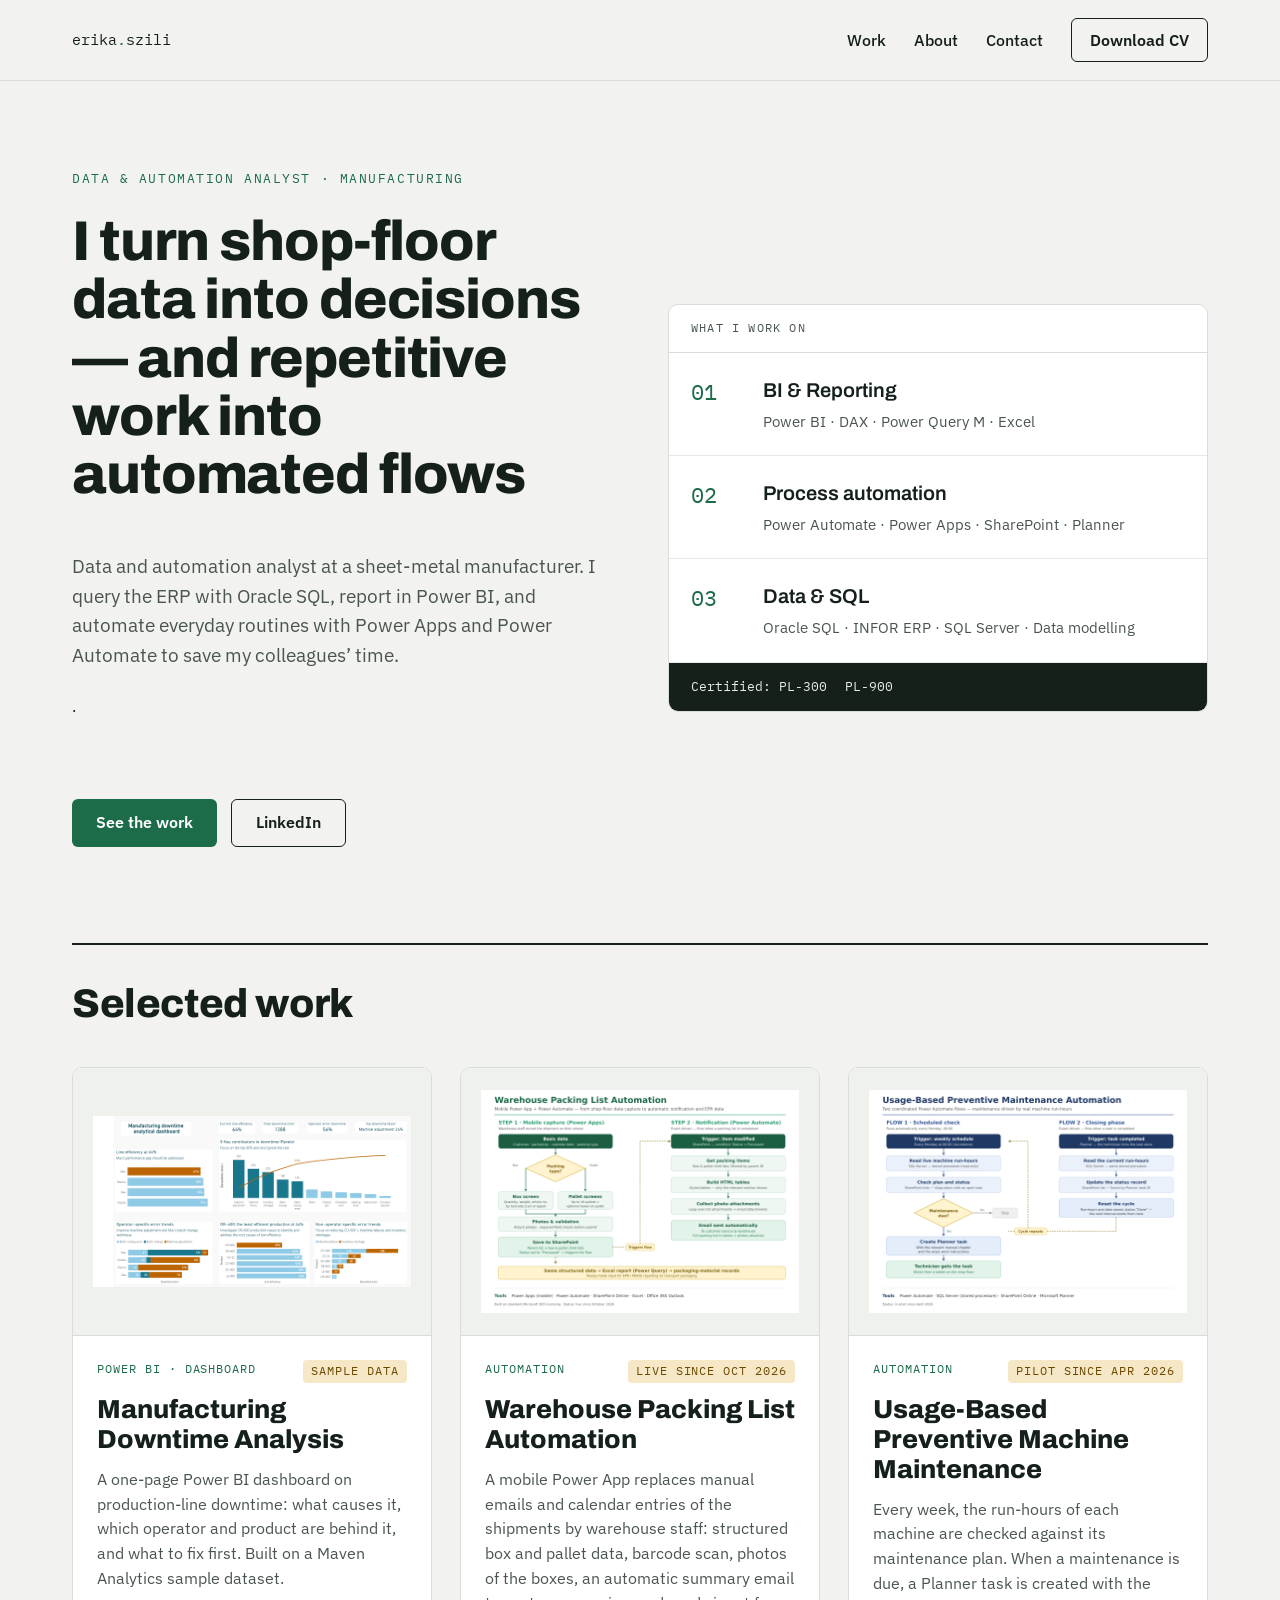
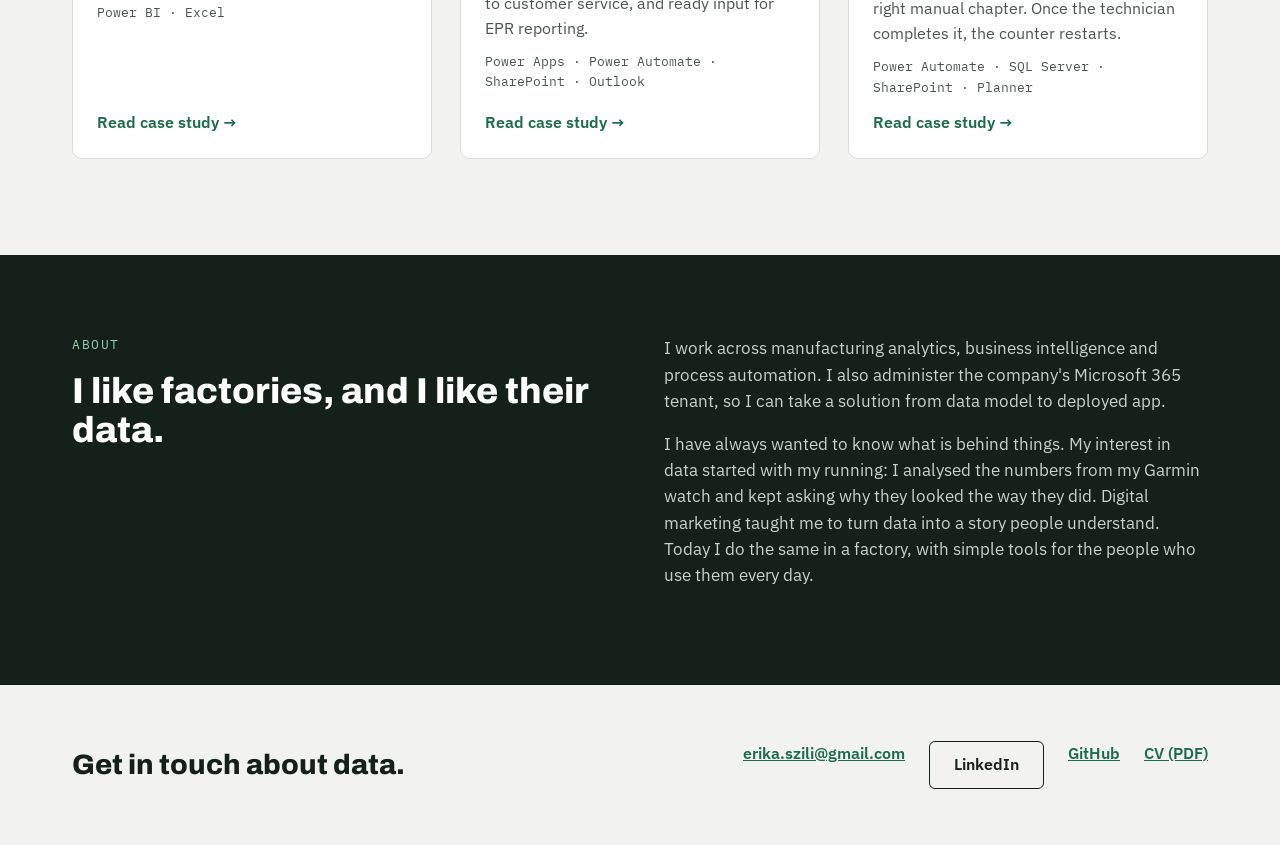
==== index.html @ 25037154 "Update index.html" ====
<!doctype html>
<html lang="en">
<head>
<meta charset="utf-8">
<meta name="viewport" content="width=device-width, initial-scale=1">
<title>Erika Szili – Data &amp; Automation Analyst</title>
<meta name="description" content="Data & Automation Analyst in manufacturing: Oracle SQL, Power BI, Power Apps and Power Automate, end to end.">
<link rel="preconnect" href="https://fonts.googleapis.com">
<link rel="preconnect" href="https://fonts.gstatic.com" crossorigin>
<link href="https://fonts.googleapis.com/css2?family=Archivo:wght@600;800&family=IBM+Plex+Mono:wght@500&family=IBM+Plex+Sans:wght@400;500;600&display=swap" rel="stylesheet">
<link rel="stylesheet" href="style.css">
</head>
<body>

<header class="top">
<div class="wrap">
<a href="#top" class="logo">erika<span>.</span>szili</a>
<nav aria-label="Main">
<a href="#work">Work</a>
<a href="#about">About</a>
<a href="#contact">Contact</a>
<a class="btn btn-ghost" style="min-height:44px;padding:0 18px" href="Erika_Szili_CV.pdf" target="_blank" >Download CV</a>
</nav>
</div>
</header>

<main id="top">
<div class="wrap">
<section class="hero">
<div class="stack">
<div class="eyebrow">Data &amp; Automation Analyst · Manufacturing</div>
<h1>I turn shop-floor data into decisions — and repetitive work into automated flows</h1>
<p class="lead"><p class="lead">Data and automation analyst at a sheet-metal manufacturer. I query the ERP with Oracle SQL, report in Power BI, and automate everyday routines with Power Apps and Power Automate to save my colleagues’ time.</p>.</p>
<div class="row">
<a class="btn btn-primary" href="#work">See the work</a>
<a class="btn btn-ghost" href="https://www.linkedin.com/in/erikaszili/" target="_blank" rel="noopener">LinkedIn</a>
</div>
</div>

<div class="panel">
<div class="panel-head">What I work on</div>
<div class="skill"><div class="n">01</div><div><h3>BI &amp; Reporting</h3><p>Power BI · DAX · Power Query M · Excel</p></div></div>
<div class="skill"><div class="n">02</div><div><h3>Process automation</h3><p>Power Automate · Power Apps · SharePoint · Planner</p></div></div>
<div class="skill"><div class="n">03</div><div><h3>Data & SQL</h3><p>Oracle SQL · INFOR ERP · SQL Server · Data modelling</p></div></div>
<div class="certs"><span>Certified: PL-300</span><span>PL-900</span></div>
</div>
</section>
</div>

<div class="wrap">
<section class="work" id="work">
<div class="work-head"><h2>Selected work</h2></div>
<div class="cards">

<a class="card" href="manufacturing-downtime.html">
<div class="thumb"><img src="assets/downtime-dashboard.png" alt="Power BI dashboard on production line downtime"></div>
<div class="body">
<div class="meta"><span class="cat">Power BI · Dashboard</span><span class="tag">Sample data</span></div>
<h3>Manufacturing Downtime Analysis</h3>
<p>A one-page Power BI dashboard on production-line downtime: what causes it, which operator and product are behind it, and what to fix first. Built on a Maven Analytics sample dataset.</p>
<div class="stackline">Power BI · Excel</div>
<div class="cta">Read case study →</div>
</div>
</a>

<a class="card" href="packing-list.html">
<div class="thumb"><img src="assets/packing-list-flow.png" alt="Flow diagram of the warehouse packing list automation"></div>
<div class="body">
<div class="meta"><span class="cat">Automation</span><span class="tag">Live since Oct 2026</span></div>
<h3>Warehouse Packing List Automation</h3>
<p>A mobile Power App replaces manual emails and calendar entries of the shipments by warehouse staff: structured box and pallet data, barcode scan, photos of the boxes, an automatic summary email to customer service, and ready input for EPR reporting.</p>
<div class="stackline">Power Apps · Power Automate · SharePoint · Outlook</div>
<div class="cta">Read case study →</div>
</div>
</a>

<a class="card" href="maintenance.html">
<div class="thumb"><img src="assets/maintenance-flow.png" alt="Flow diagram of the usage-based preventive machine maintenance automation"></div>
<div class="body">
<div class="meta"><span class="cat">Automation</span><span class="tag">Pilot since Apr 2026</span></div>
<h3>Usage-Based Preventive Machine Maintenance</h3>
<p>Every week, the run-hours of each machine are checked against its maintenance plan. When a maintenance is due, a Planner task is created with the right manual chapter. Once the technician completes it, the counter restarts.</p>
<div class="stackline">Power Automate · SQL Server · SharePoint · Planner</div>
<div class="cta">Read case study →</div>
</div>
</a>

</div>
</section>
</div>

<section class="about" id="about">
<div class="wrap">
<div>
<div class="eyebrow">About</div>
<h2>I like factories, and I like their data.</h2>
</div>
<div>
<p>I work across manufacturing analytics, business intelligence and process automation. I also administer the company's Microsoft 365 tenant, so I can take a solution from data model to deployed app.</p>
<p>I have always wanted to know what is behind things. My interest in data started with my running: I analysed the numbers from my Garmin watch and kept asking why they looked the way they did. Digital marketing taught me to turn data into a story people understand. Today I do the same in a factory, with simple tools for the people who use them every day.</p>
</div>
</div>
</section>
</main>

<footer class="contact" id="contact">
<div class="wrap">
<div class="big">Get in touch about data.</div>
<div class="links">
<a href="mailto:erika.szili@gmail.com">erika.szili@gmail.com</a>
<a class="btn btn-ghost" href="https://www.linkedin.com/in/erikaszili/" target="_blank" rel="noopener">LinkedIn</a>
<a href="https://github.com/erikasz">GitHub</a>
<a href="Erika_Szili_CV.pdf" target="_blank" rel="noopener">CV (PDF)</a>
</div>
</footer>

</body>
</html>
---- style.css ----
:root{--accent:#1C6B49;--accent-dark:#124A32;--ink:#15201B;--muted:#4A5550;--bg:#F2F3F0;--line:#D9DDD8;--card:#FFFFFF}
*{box-sizing:border-box}
body{margin:0;background:var(--bg);color:var(--ink);font-family:'IBM Plex Sans','Segoe UI',sans-serif;font-size:16px;line-height:1.55}
a{color:var(--accent)}a:hover{color:var(--accent-dark)}
img{max-width:100%}
.wrap{max-width:1200px;margin:0 auto;padding:0 32px}
.mono{font-family:'IBM Plex Mono',monospace}
.eyebrow{font-family:'IBM Plex Mono',monospace;font-size:13px;letter-spacing:.12em;text-transform:uppercase;color:var(--accent)}
h1,h2,h3{font-family:'Archivo','Arial Narrow',sans-serif;margin:0}
header.top{border-bottom:1px solid var(--line)}
header.top .wrap{padding-top:18px;padding-bottom:18px;display:flex;align-items:center;justify-content:space-between;gap:24px;flex-wrap:wrap}
.logo{font-family:'IBM Plex Mono',monospace;font-size:15px;color:var(--ink);text-decoration:none}
.logo span{color:var(--accent)}
nav{display:flex;align-items:center;gap:28px;flex-wrap:wrap}
nav a{color:var(--ink);text-decoration:none;font-weight:500;display:inline-flex;align-items:center;min-height:44px}
.btn{display:inline-flex;align-items:center;min-height:48px;padding:0 24px;border-radius:6px;font-weight:600;text-decoration:none}
.btn-primary{background:var(--accent);color:#fff}.btn-primary:hover{background:var(--accent-dark);color:#fff}
.btn-ghost{border:1.5px solid var(--ink);color:var(--ink)}
.hero{padding:88px 0 72px;display:grid;grid-template-columns:repeat(auto-fit,minmax(min(340px,100%),1fr));gap:56px;align-items:center}
.hero h1{font-weight:800;font-size:clamp(36px,5vw,56px);line-height:1.04;letter-spacing:-.02em}
.hero p.lead{font-size:19px;color:var(--muted);max-width:560px;margin:0}
.stack{display:flex;flex-direction:column;gap:24px}
.row{display:flex;gap:14px;flex-wrap:wrap}
.panel{background:var(--card);border:1px solid var(--line);border-radius:10px;overflow:hidden}
.panel-head{padding:14px 22px;border-bottom:1px solid var(--line);font-family:'IBM Plex Mono',monospace;font-size:12px;letter-spacing:.1em;text-transform:uppercase;color:var(--muted)}
.skill{display:grid;grid-template-columns:56px 1fr;gap:16px;padding:22px;border-bottom:1px solid #E6E9E5}
.skill:last-of-type{border-bottom:0}
.skill .n{font-family:'IBM Plex Mono',monospace;font-size:22px;color:var(--accent)}
.skill h3{font-weight:600;font-size:20px}
.skill p{margin:4px 0 0;color:var(--muted);font-size:15px}
.certs{padding:14px 22px;background:var(--ink);color:#E8ECE8;display:flex;gap:18px;flex-wrap:wrap;font-family:'IBM Plex Mono',monospace;font-size:13px}
section.work{padding:24px 0 96px}
.work-head{border-top:2px solid var(--ink);padding-top:28px;margin-bottom:32px}
.work-head h2{font-weight:800;font-size:40px;letter-spacing:-.01em}
.cards{display:grid;grid-template-columns:repeat(auto-fit,minmax(min(340px,100%),1fr));gap:28px}
.card{display:flex;flex-direction:column;background:var(--card);border:1px solid var(--line);border-radius:10px;overflow:hidden;color:var(--ink);text-decoration:none}
a.card:hover{border-color:var(--accent)}
.card .thumb{background:#EEF1EC;padding:20px;border-bottom:1px solid var(--line);aspect-ratio:4/3;display:flex;align-items:center;justify-content:center}
.card .thumb img{width:100%;height:100%;object-fit:contain;display:block;border-radius:4px}
.card .body{padding:24px;display:flex;flex-direction:column;gap:12px;flex:1}
.card .meta{display:flex;justify-content:space-between;gap:12px;flex-wrap:wrap;font-family:'IBM Plex Mono',monospace;font-size:12px;letter-spacing:.08em;text-transform:uppercase}
.card .meta .cat{color:var(--accent)}
.tag{color:#6B4A00;background:#F6E7C6;padding:2px 8px;border-radius:4px}
.card h3{font-weight:800;font-size:26px;line-height:1.15}
.card p{margin:0;color:var(--muted)}
.card .stackline{font-family:'IBM Plex Mono',monospace;font-size:13px;color:var(--muted)}
.card .cta{font-weight:600;color:var(--accent)}
.card .soon{font-weight:600;color:var(--muted)}
.about{background:var(--ink);color:#E8ECE8}
.about .wrap{padding-top:80px;padding-bottom:80px;display:grid;grid-template-columns:repeat(auto-fit,minmax(min(320px,100%),1fr));gap:48px}
.about .eyebrow{color:#8FD3AE}
.about h2{font-weight:800;font-size:36px;line-height:1.1;color:#fff;margin-top:16px}
.about p{margin:0 0 16px;font-size:17px;color:#C9D1CC}
footer.contact .wrap{padding-top:56px;padding-bottom:56px;display:flex;justify-content:space-between;align-items:center;gap:24px;flex-wrap:wrap}
footer.contact .big{font-family:'Archivo',sans-serif;font-weight:800;font-size:28px}
footer.contact .links{display:flex;gap:24px;flex-wrap:wrap;font-weight:600}
/* case study */
.cs-hero{padding:72px 0 40px;display:flex;flex-direction:column;gap:22px}
.cs-hero h1{font-weight:800;font-size:clamp(36px,5vw,60px);line-height:1.03;letter-spacing:-.02em;max-width:900px}
.cs-hero p.lead{font-size:20px;color:var(--muted);max-width:760px;margin:0}
.facts{display:grid;grid-template-columns:repeat(auto-fit,minmax(200px,1fr));margin-top:16px;border-top:1px solid #C5CBC5;border-bottom:1px solid #C5CBC5}
.facts div{padding:18px 20px 18px 0}
.facts .k{font-family:'IBM Plex Mono',monospace;font-size:12px;letter-spacing:.1em;text-transform:uppercase;color:var(--muted)}
.facts .v{font-weight:600}
.two{padding:32px 0 56px;display:grid;grid-template-columns:repeat(auto-fit,minmax(min(320px,100%),1fr));gap:48px}
.two p{margin:0 0 12px}
.two p.big{font-size:18px}
h2.label{font-family:'IBM Plex Mono',monospace;font-weight:500;font-size:14px;letter-spacing:.12em;text-transform:uppercase;color:var(--accent);margin-bottom:12px}
figure.diagram{margin:0 0 72px;background:#fff;border:1px solid var(--line);border-radius:10px;padding:28px}
figure.diagram img{width:100%;display:block}
figure.diagram figcaption{margin-top:14px;font-family:'IBM Plex Mono',monospace;font-size:13px;color:var(--muted)}
.screens{background:#E6EAE5;border-top:1px solid var(--line);border-bottom:1px solid var(--line)}
.screens .wrap{padding-top:72px;padding-bottom:72px}
.screens .big{font-family:'Archivo',sans-serif;font-weight:800;font-size:34px;line-height:1.12;margin:0 0 24px;max-width:700px}
.grid4{display:grid;grid-template-columns:repeat(auto-fit,minmax(220px,1fr));gap:14px}
.grid4 div{background:#fff;border:1px solid var(--line);border-radius:8px;padding:16px}
.grid4 b{display:block}
.grid4 span{font-size:14px;color:var(--muted)}
.results{padding:72px 0}
.stats{display:grid;grid-template-columns:repeat(auto-fit,minmax(240px,1fr));gap:20px}
.stat{background:#fff;border:1px solid var(--line);border-radius:10px;padding:28px}
.stat .num{font-family:'Archivo',sans-serif;font-weight:800;font-size:48px;line-height:1;color:var(--accent)}
.stat div:last-child{color:var(--muted);margin-top:8px}
.decisions{padding:0 0 80px;display:grid;grid-template-columns:repeat(auto-fit,minmax(min(320px,100%),1fr));gap:48px}
.decisions .big{font-family:'Archivo',sans-serif;font-weight:800;font-size:30px;line-height:1.15}
.decisions li{list-style:none;padding:16px 0;border-top:1px solid #C5CBC5}
.decisions li:last-child{border-bottom:1px solid #C5CBC5}
.decisions ul{margin:0;padding:0}
.decisions li span{color:var(--muted)}
a.next{display:block;background:var(--ink);color:#fff;text-decoration:none}
a.next .wrap{padding-top:48px;padding-bottom:48px;display:flex;justify-content:space-between;align-items:center;gap:24px;flex-wrap:wrap}
a.next .eyebrow{color:#8FD3AE}
a.next .t{font-family:'Archivo',sans-serif;font-weight:800;font-size:30px}
@media (max-width:600px){.wrap{padding:0 20px}.hero{padding:56px 0 48px}}
.card .cta,.card .soon{margin-top:auto}
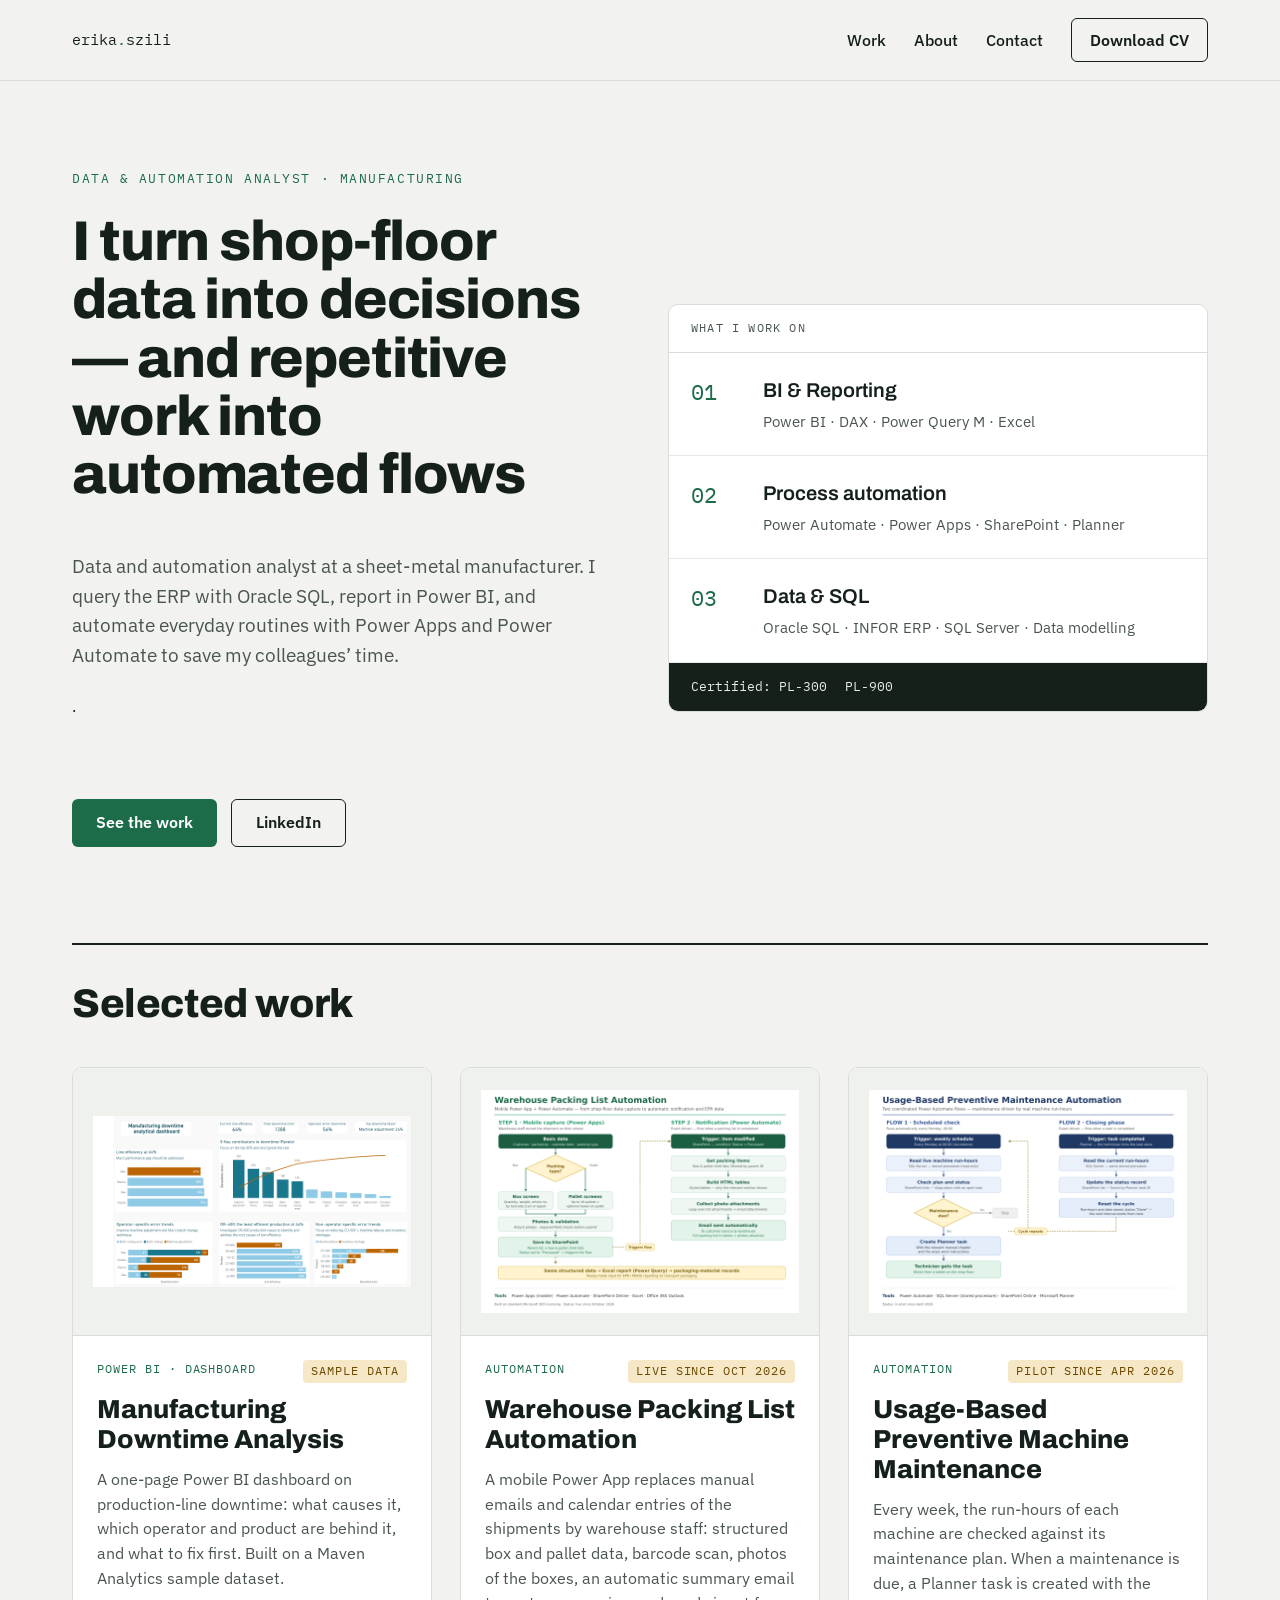
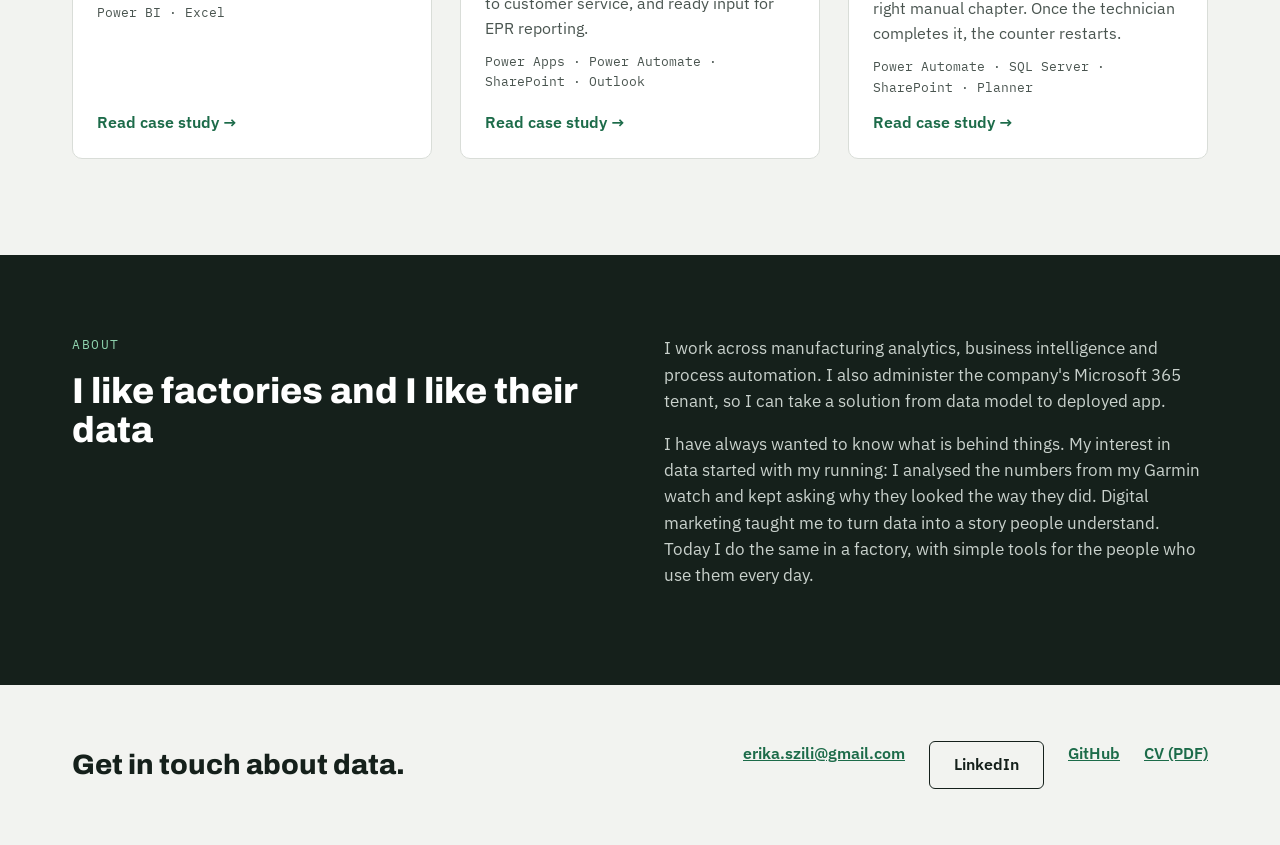
==== commit 9e8583fc: "Fix heading punctuation in About section" ====
--- a/index.html
+++ b/index.html
@@ -93,7 +93,7 @@
 <div class="wrap">
 <div>
 <div class="eyebrow">About</div>
-<h2>I like factories, and I like their data.</h2>
+<h2>I like factories and I like their data</h2>
 </div>
 <div>
 <p>I work across manufacturing analytics, business intelligence and process automation. I also administer the company's Microsoft 365 tenant, so I can take a solution from data model to deployed app.</p>
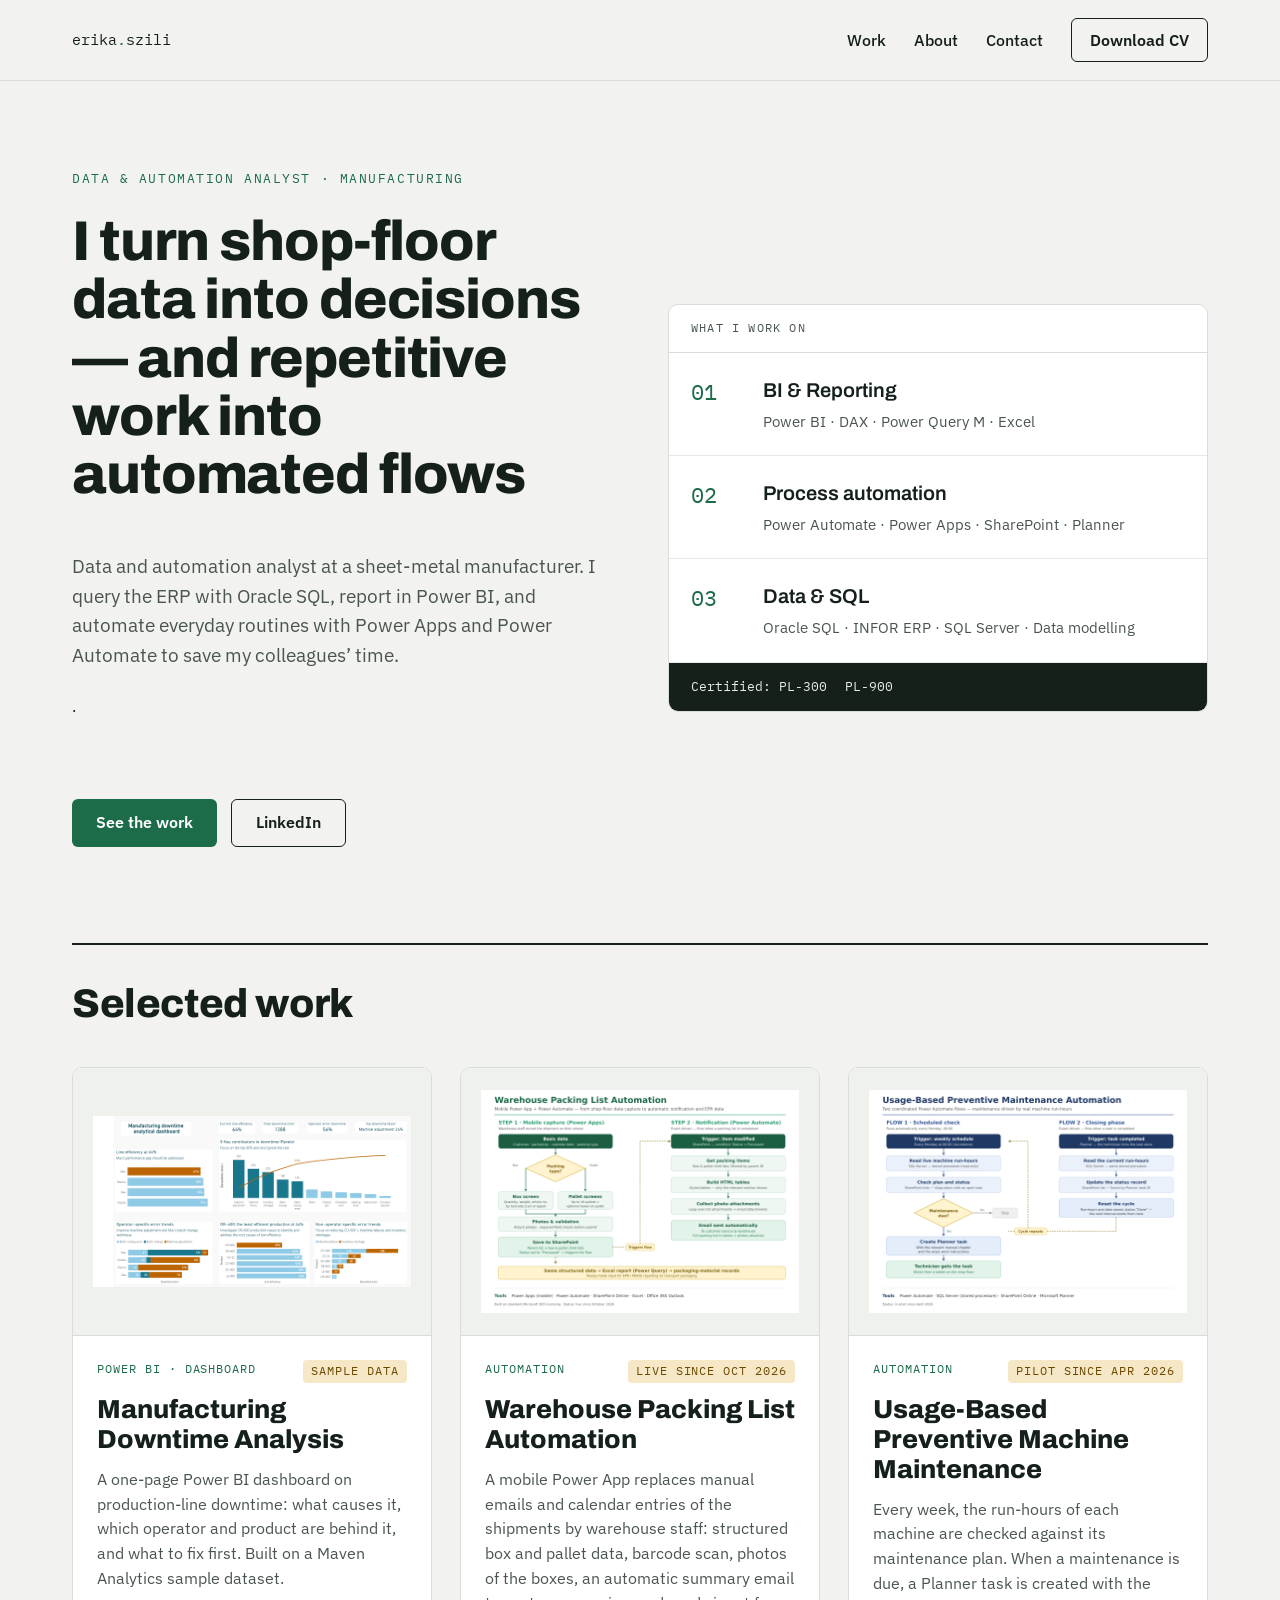
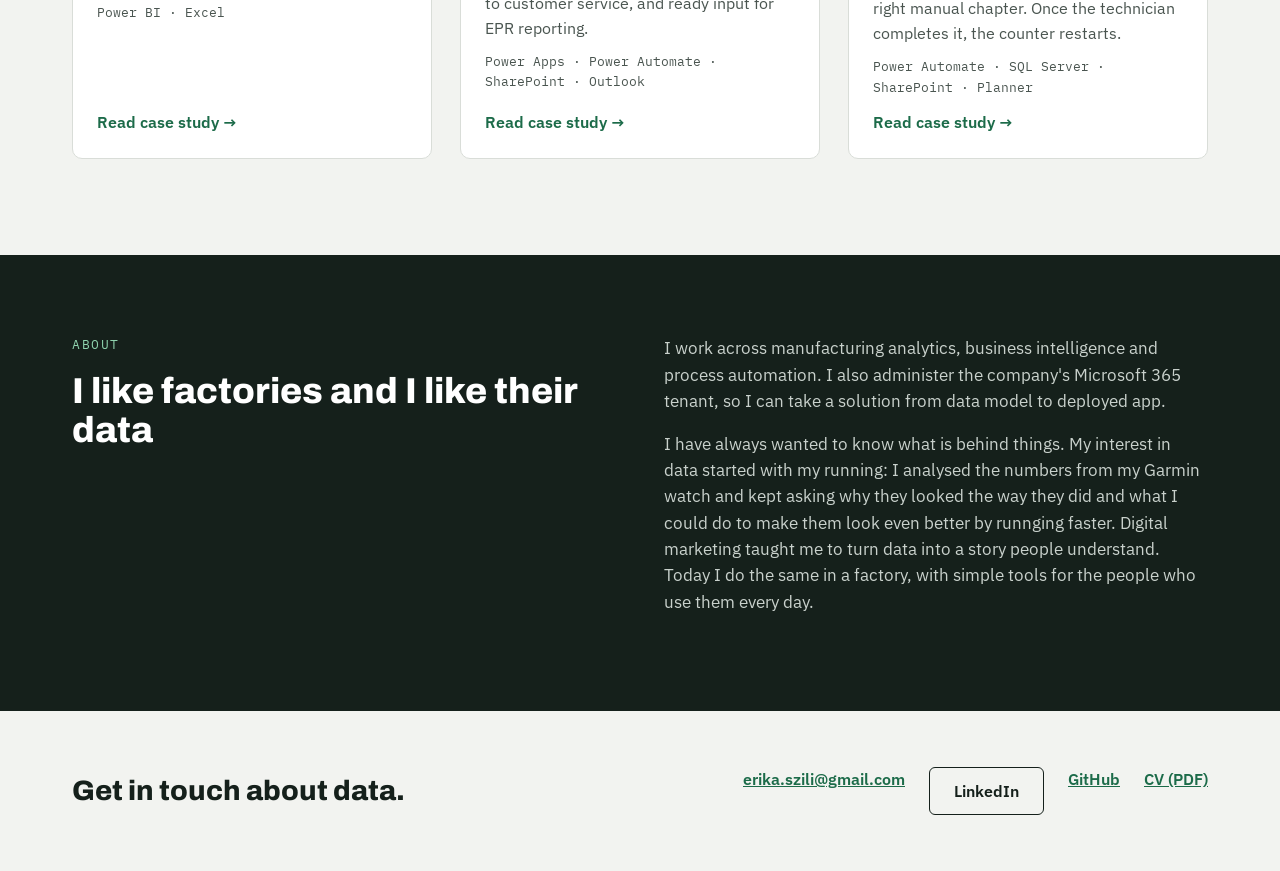
==== commit 015e265e: "Revise paragraph on data analysis and running Updated personal narrative to include insights on impr" ====
--- a/index.html
+++ b/index.html
@@ -97,7 +97,7 @@
 </div>
 <div>
 <p>I work across manufacturing analytics, business intelligence and process automation. I also administer the company's Microsoft 365 tenant, so I can take a solution from data model to deployed app.</p>
-<p>I have always wanted to know what is behind things. My interest in data started with my running: I analysed the numbers from my Garmin watch and kept asking why they looked the way they did. Digital marketing taught me to turn data into a story people understand. Today I do the same in a factory, with simple tools for the people who use them every day.</p>
+<p>I have always wanted to know what is behind things. My interest in data started with my running: I analysed the numbers from my Garmin watch and kept asking why they looked the way they did and what I could do to make them look even better by runnging faster. Digital marketing taught me to turn data into a story people understand. Today I do the same in a factory, with simple tools for the people who use them every day.</p>
 </div>
 </div>
 </section>
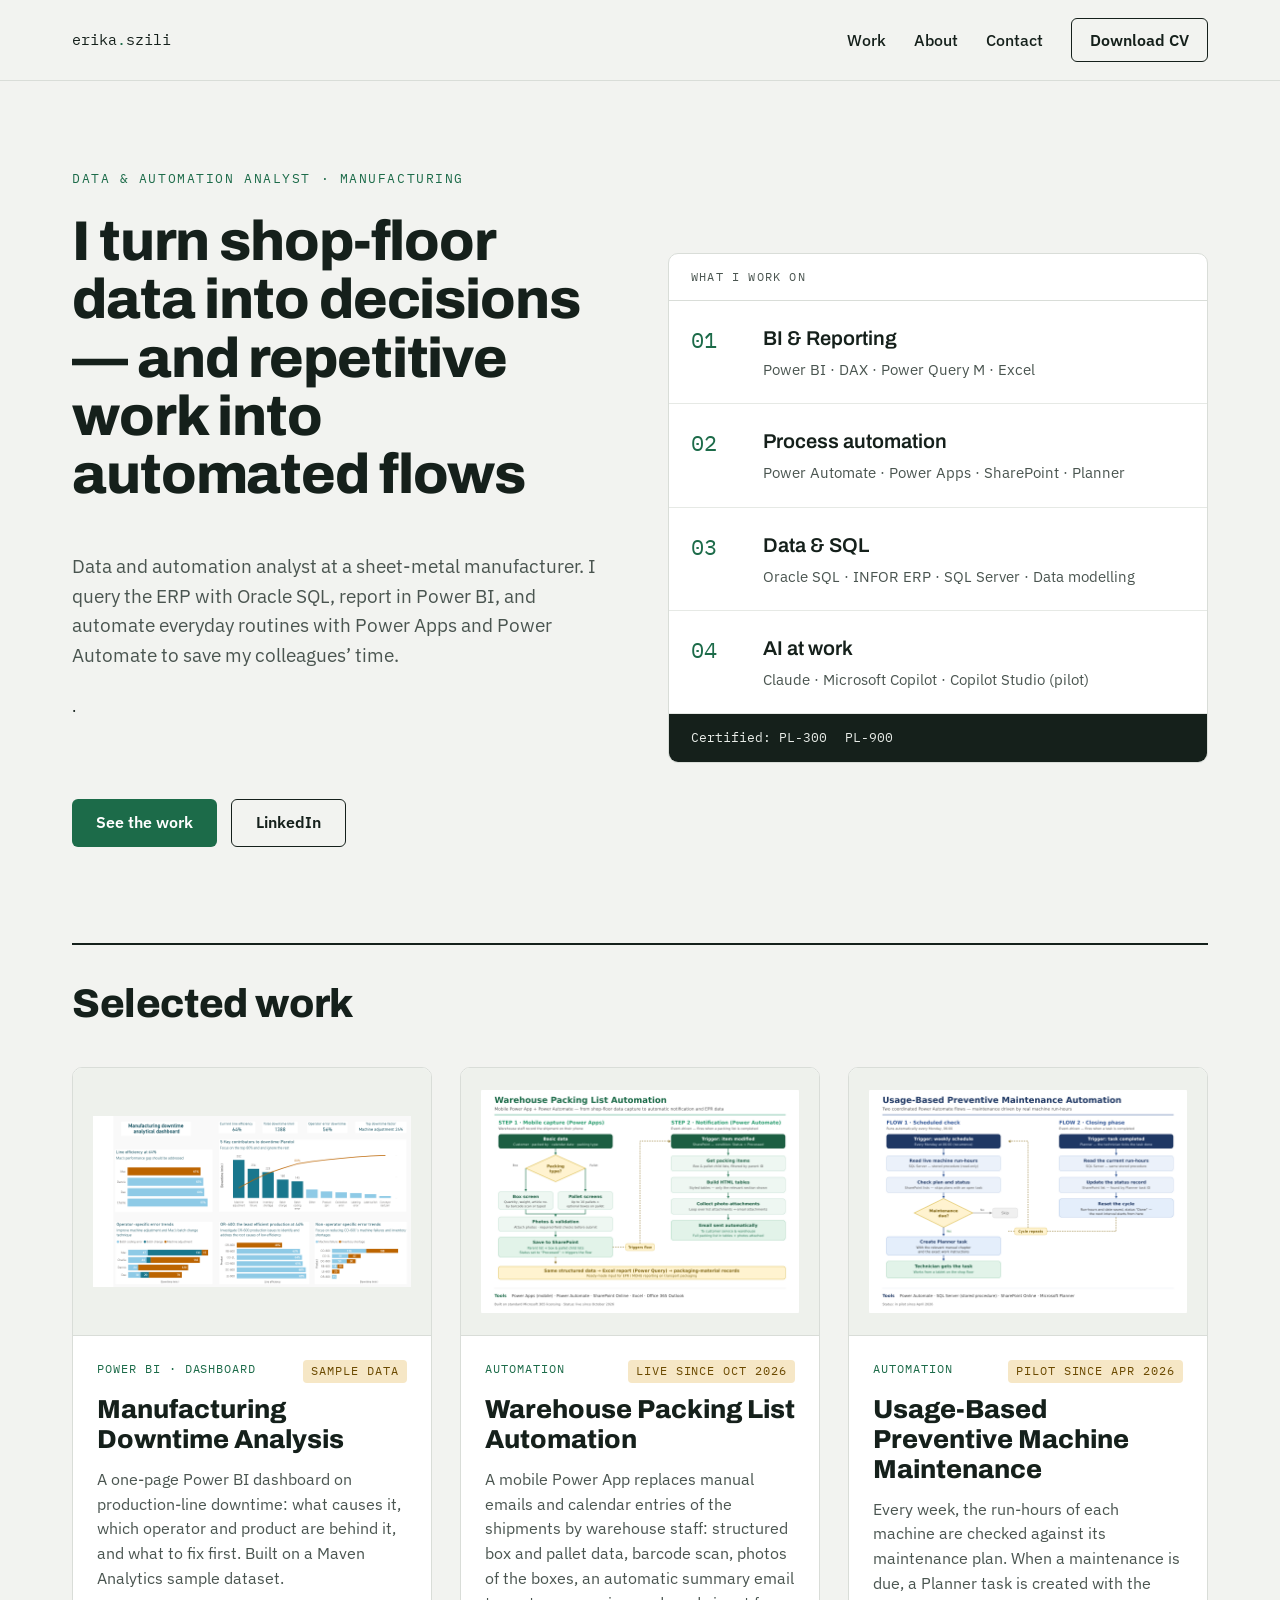
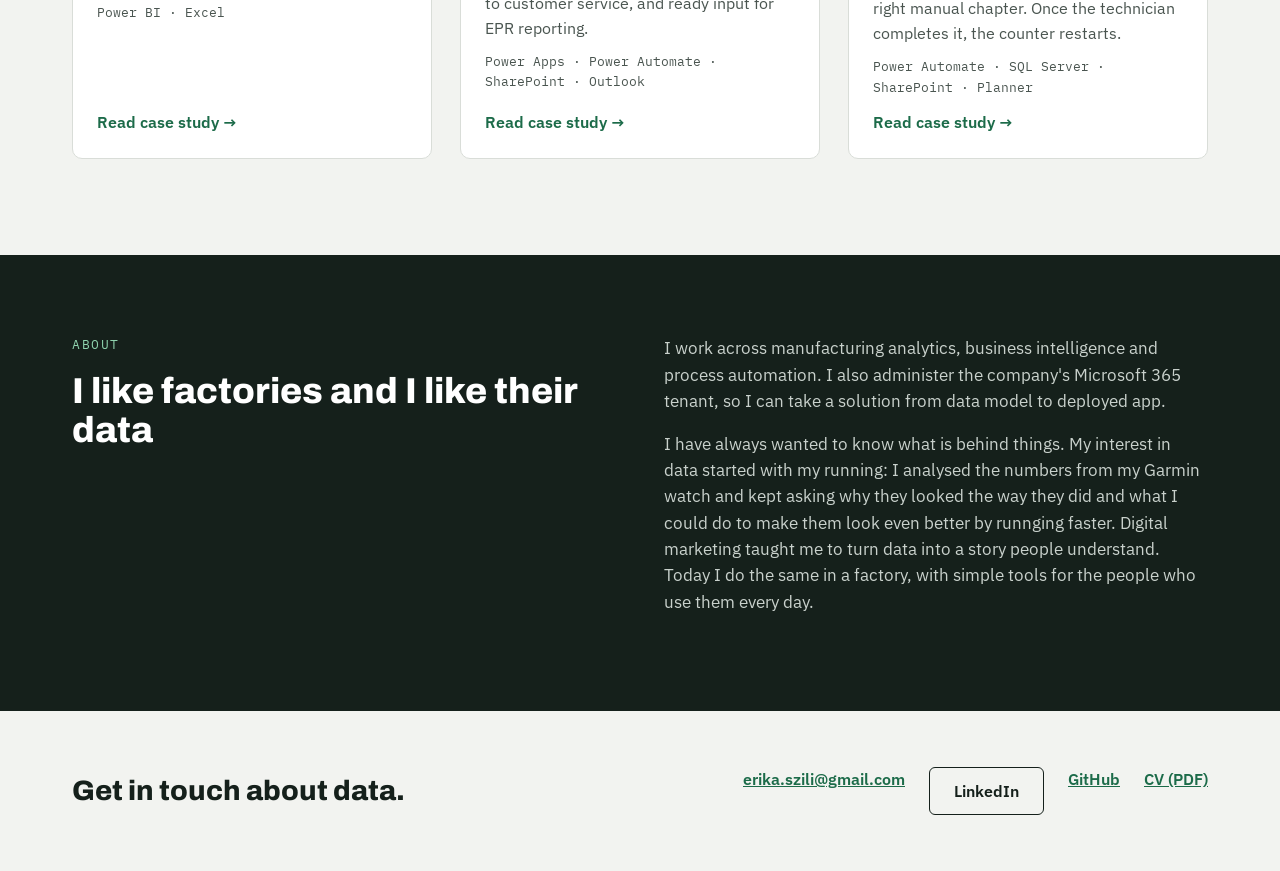
==== commit 991b04ff: "Add AI skills section to index.html" ====
--- a/index.html
+++ b/index.html
@@ -42,6 +42,7 @@
 <div class="skill"><div class="n">01</div><div><h3>BI &amp; Reporting</h3><p>Power BI · DAX · Power Query M · Excel</p></div></div>
 <div class="skill"><div class="n">02</div><div><h3>Process automation</h3><p>Power Automate · Power Apps · SharePoint · Planner</p></div></div>
 <div class="skill"><div class="n">03</div><div><h3>Data & SQL</h3><p>Oracle SQL · INFOR ERP · SQL Server · Data modelling</p></div></div>
+  <div class="skill"><div class="n">04</div><div><h3>AI at work</h3><p>Claude · Microsoft Copilot · Copilot Studio (pilot)</p></div></div>
 <div class="certs"><span>Certified: PL-300</span><span>PL-900</span></div>
 </div>
 </section>
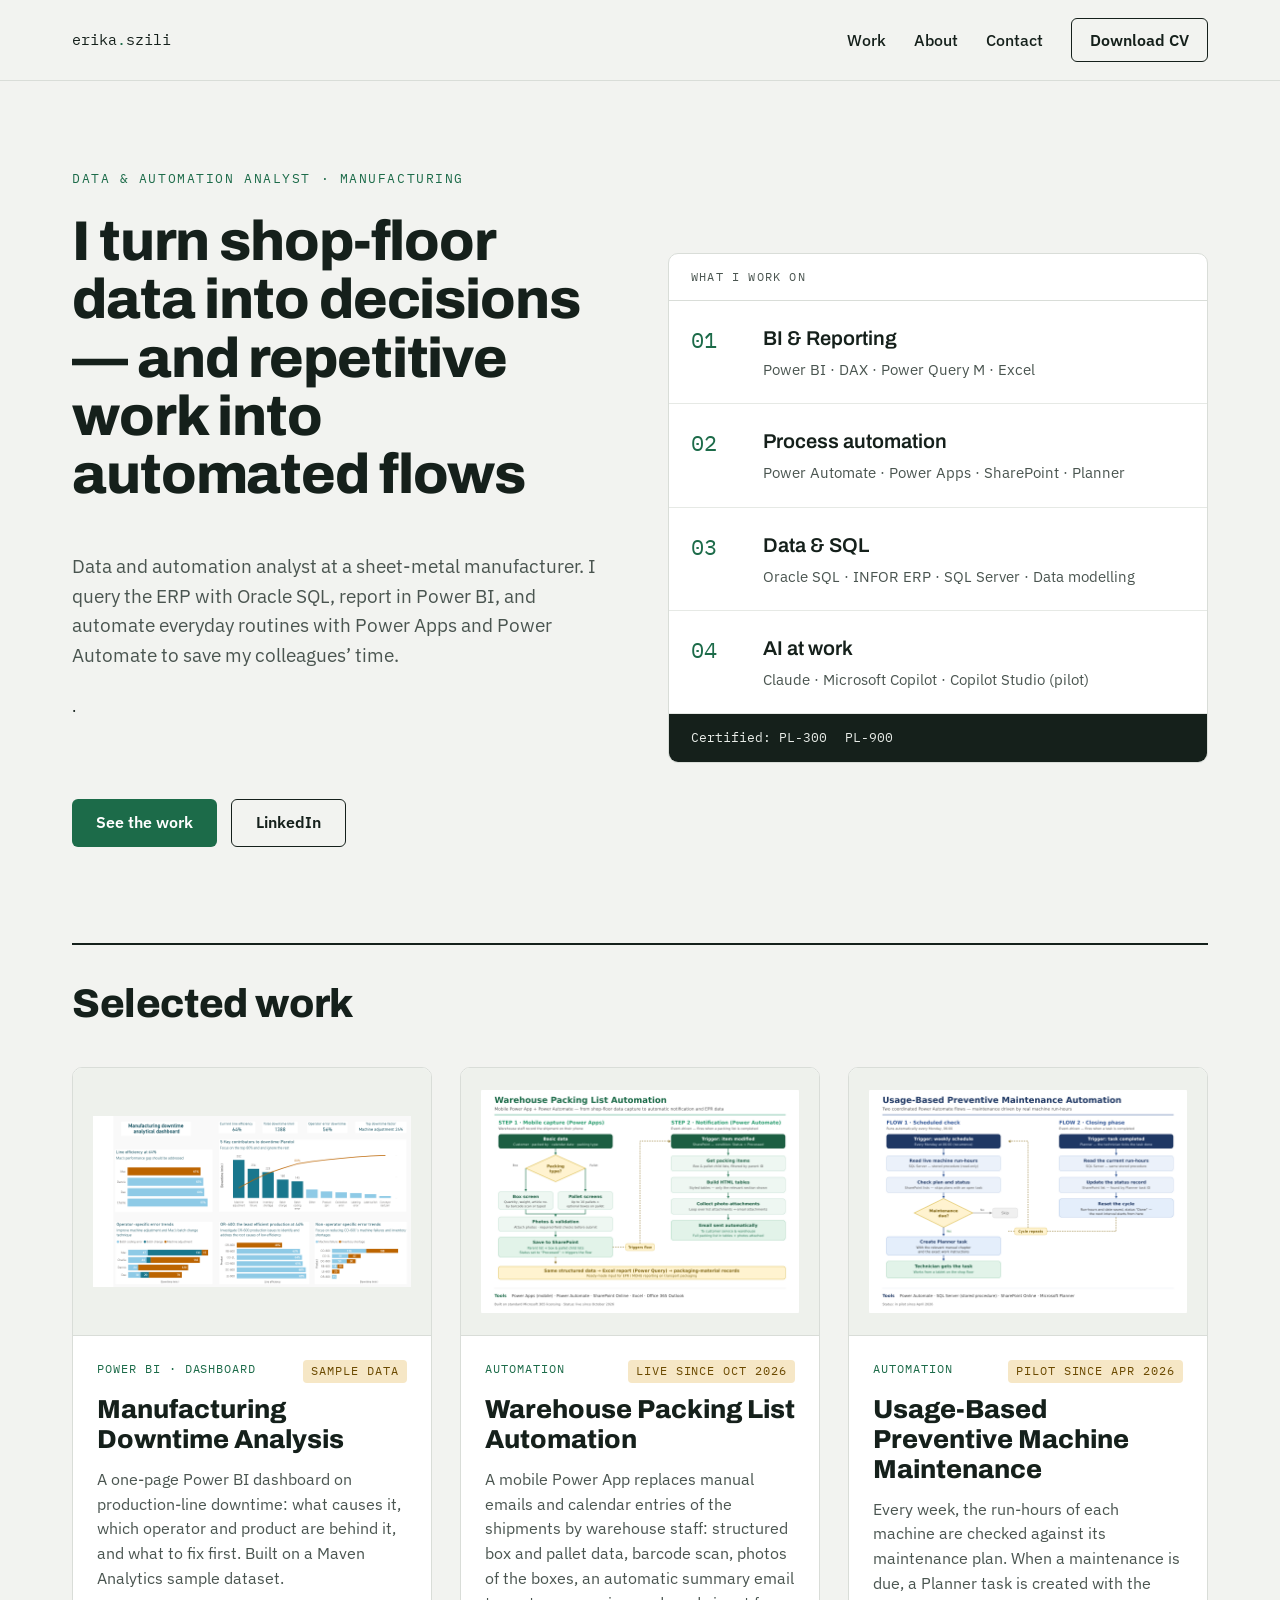
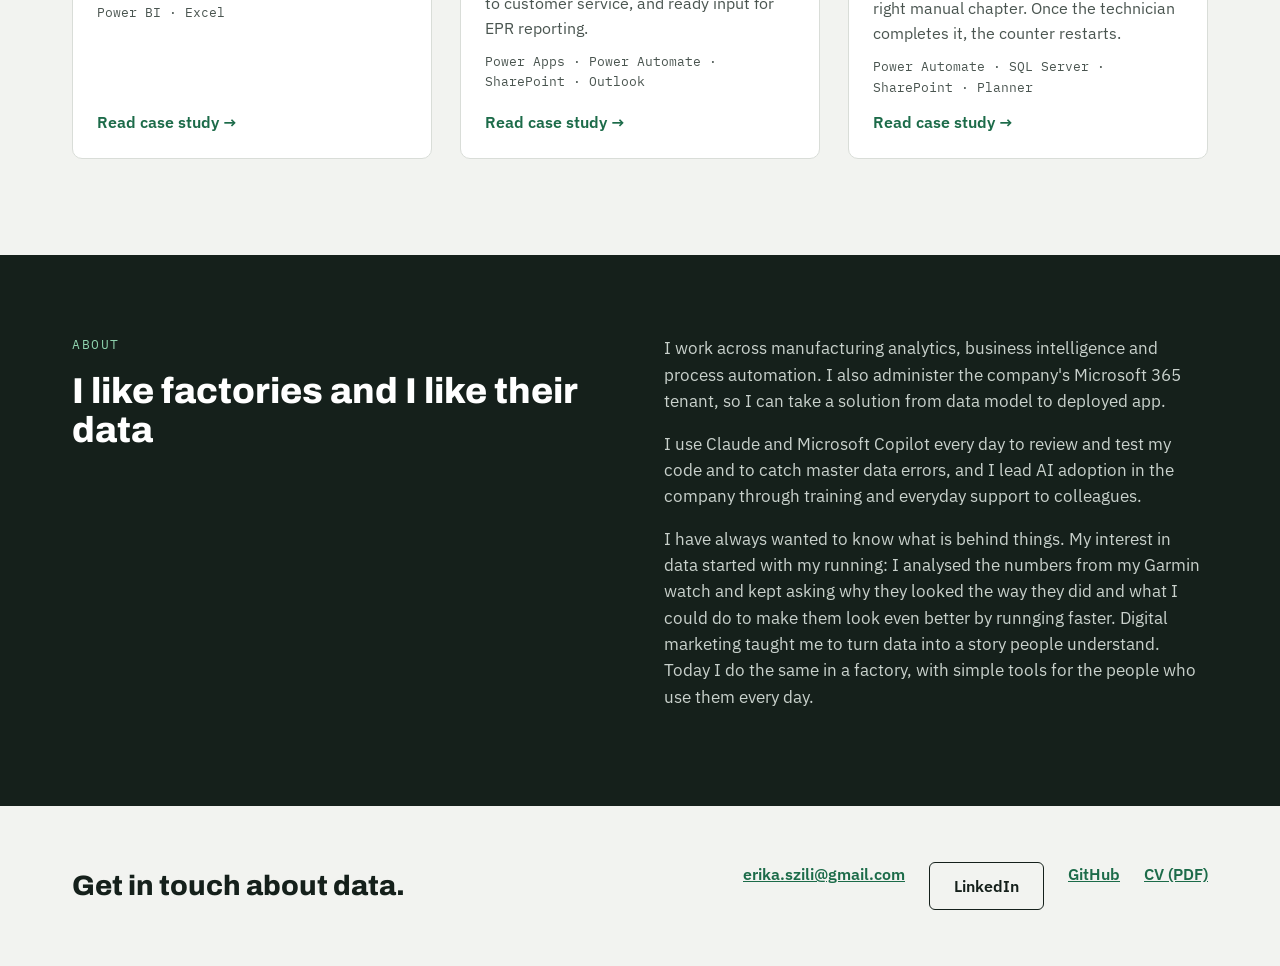
==== commit c872c3b0: "Update index.html" ====
--- a/index.html
+++ b/index.html
@@ -97,7 +97,8 @@
 <h2>I like factories and I like their data</h2>
 </div>
 <div>
-<p>I work across manufacturing analytics, business intelligence and process automation. I also administer the company's Microsoft 365 tenant, so I can take a solution from data model to deployed app.</p>
+<p>I work across manufacturing analytics, business intelligence and process automation. I also administer the company's Microsoft 365 tenant, so I can take a solution from data model to deployed app. </p>
+  <p>I use Claude and Microsoft Copilot every day to review and test my code and to catch master data errors, and I lead AI adoption in the company through training and everyday support to colleagues. </p>
 <p>I have always wanted to know what is behind things. My interest in data started with my running: I analysed the numbers from my Garmin watch and kept asking why they looked the way they did and what I could do to make them look even better by runnging faster. Digital marketing taught me to turn data into a story people understand. Today I do the same in a factory, with simple tools for the people who use them every day.</p>
 </div>
 </div>
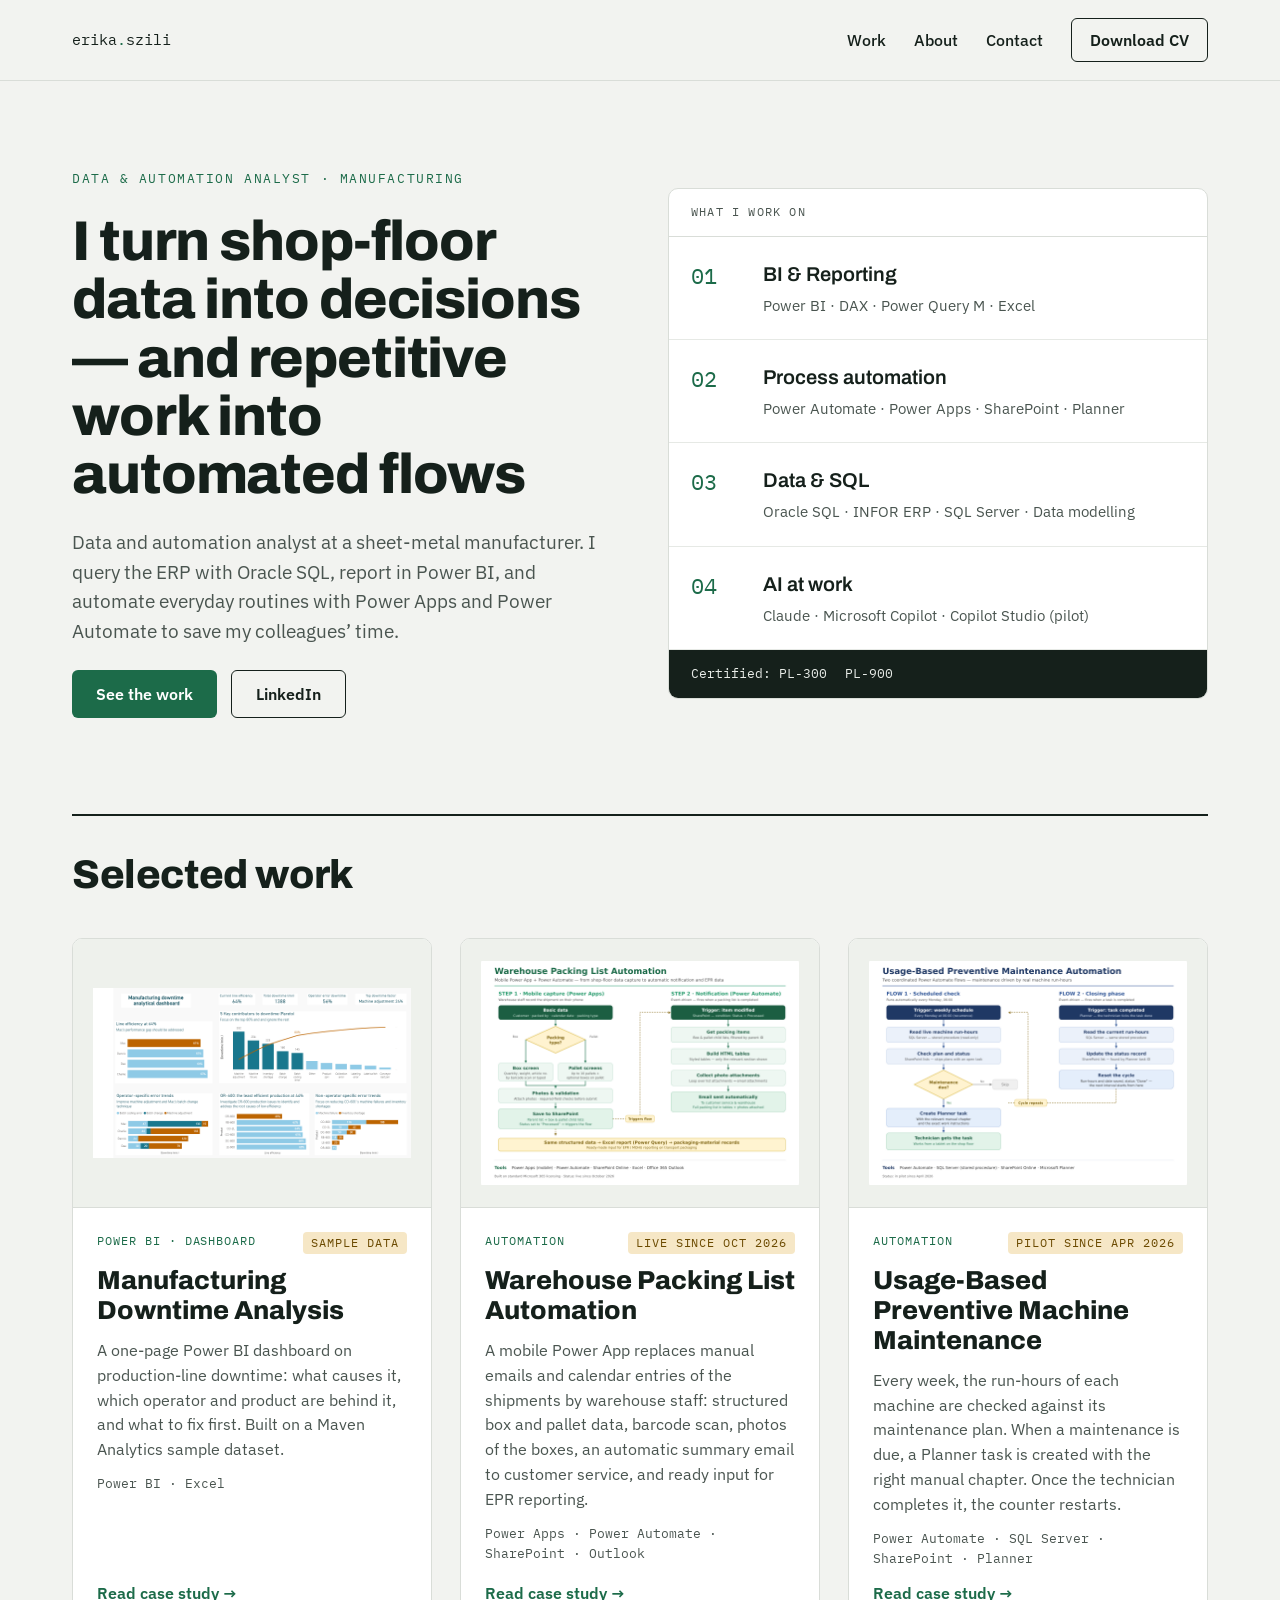
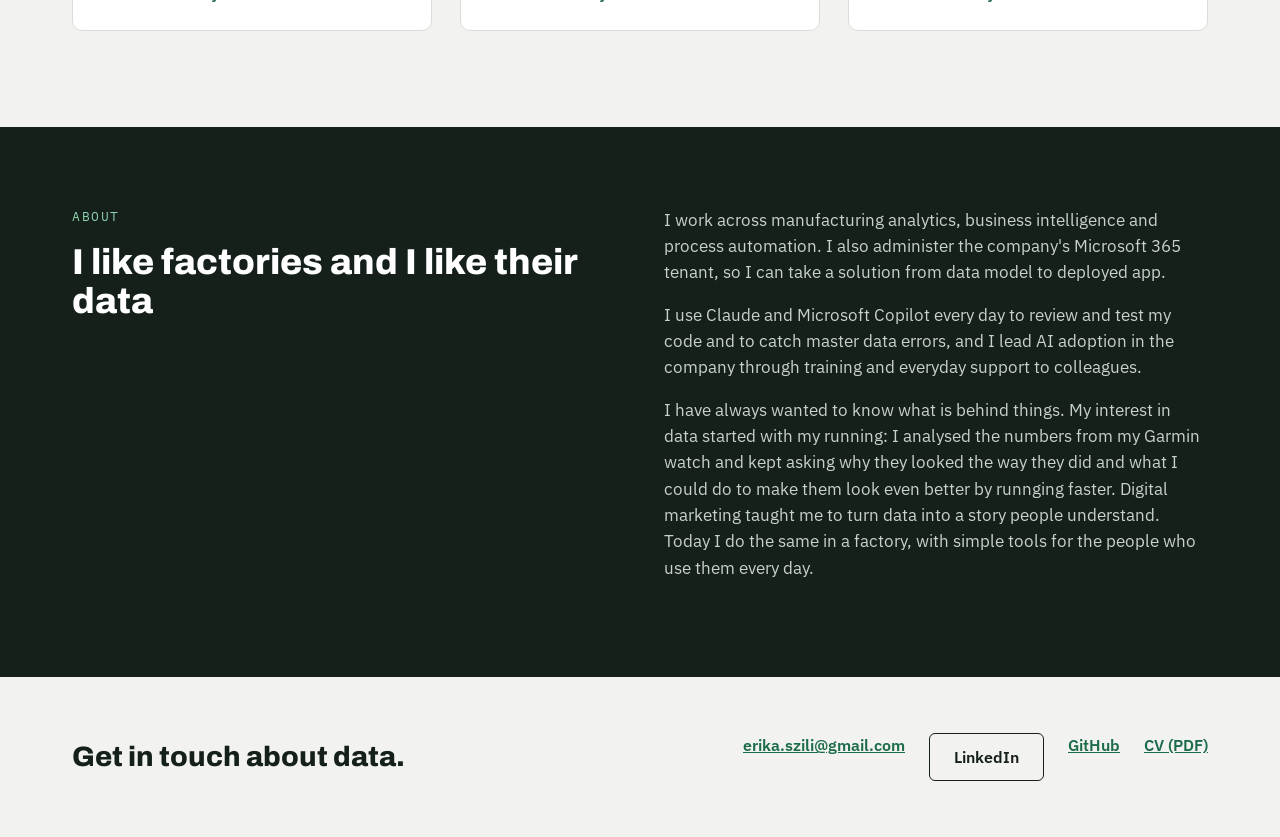
==== commit 7a5d7002: "Fix duplicate paragraph tag in index.html" ====
--- a/index.html
+++ b/index.html
@@ -30,7 +30,7 @@
 <div class="stack">
 <div class="eyebrow">Data &amp; Automation Analyst · Manufacturing</div>
 <h1>I turn shop-floor data into decisions — and repetitive work into automated flows</h1>
-<p class="lead"><p class="lead">Data and automation analyst at a sheet-metal manufacturer. I query the ERP with Oracle SQL, report in Power BI, and automate everyday routines with Power Apps and Power Automate to save my colleagues’ time.</p>.</p>
+<p class="lead">Data and automation analyst at a sheet-metal manufacturer. I query the ERP with Oracle SQL, report in Power BI, and automate everyday routines with Power Apps and Power Automate to save my colleagues’ time.</p>
 <div class="row">
 <a class="btn btn-primary" href="#work">See the work</a>
 <a class="btn btn-ghost" href="https://www.linkedin.com/in/erikaszili/" target="_blank" rel="noopener">LinkedIn</a>
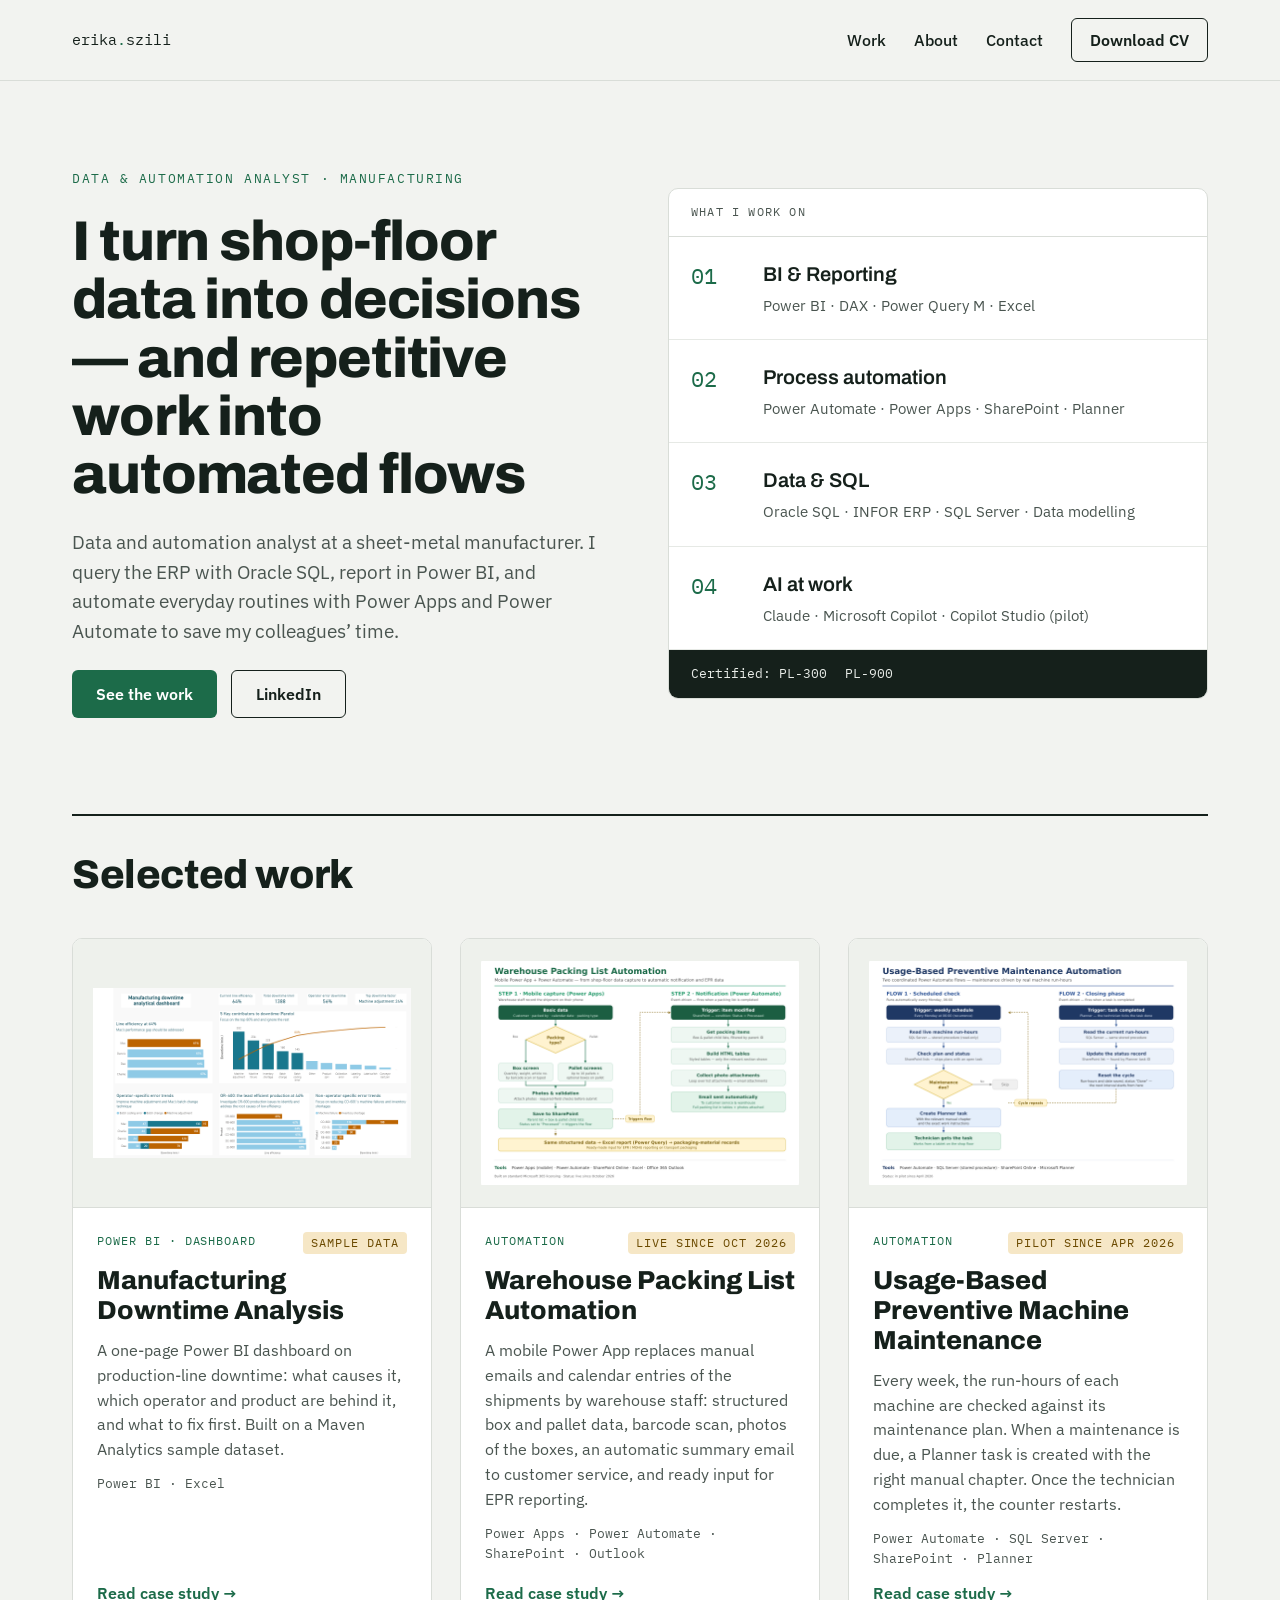
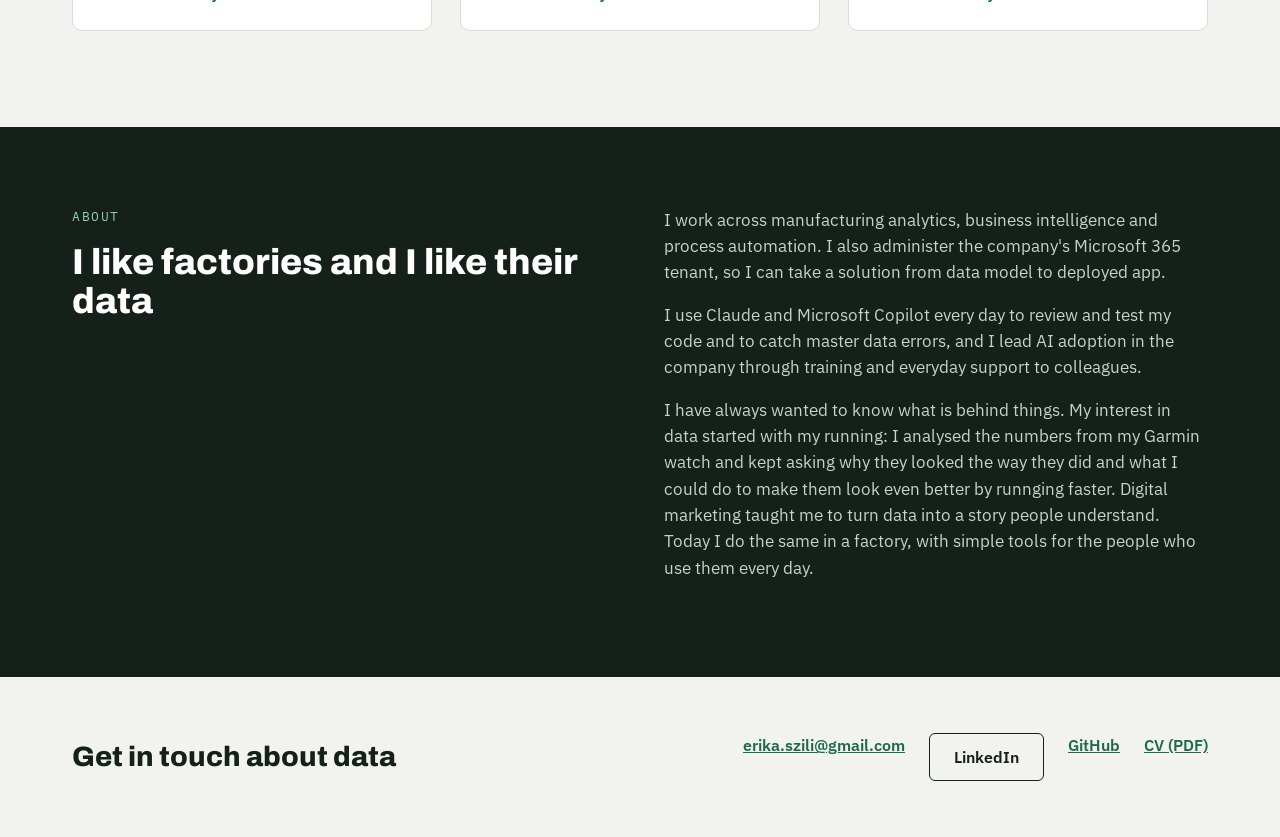
==== commit 279efbd3: "Update contact message in footer Removed the period at the end of the contact message." ====
--- a/index.html
+++ b/index.html
@@ -107,7 +107,7 @@
 
 <footer class="contact" id="contact">
 <div class="wrap">
-<div class="big">Get in touch about data.</div>
+<div class="big">Get in touch about data</div>
 <div class="links">
 <a href="mailto:erika.szili@gmail.com">erika.szili@gmail.com</a>
 <a class="btn btn-ghost" href="https://www.linkedin.com/in/erikaszili/" target="_blank" rel="noopener">LinkedIn</a>
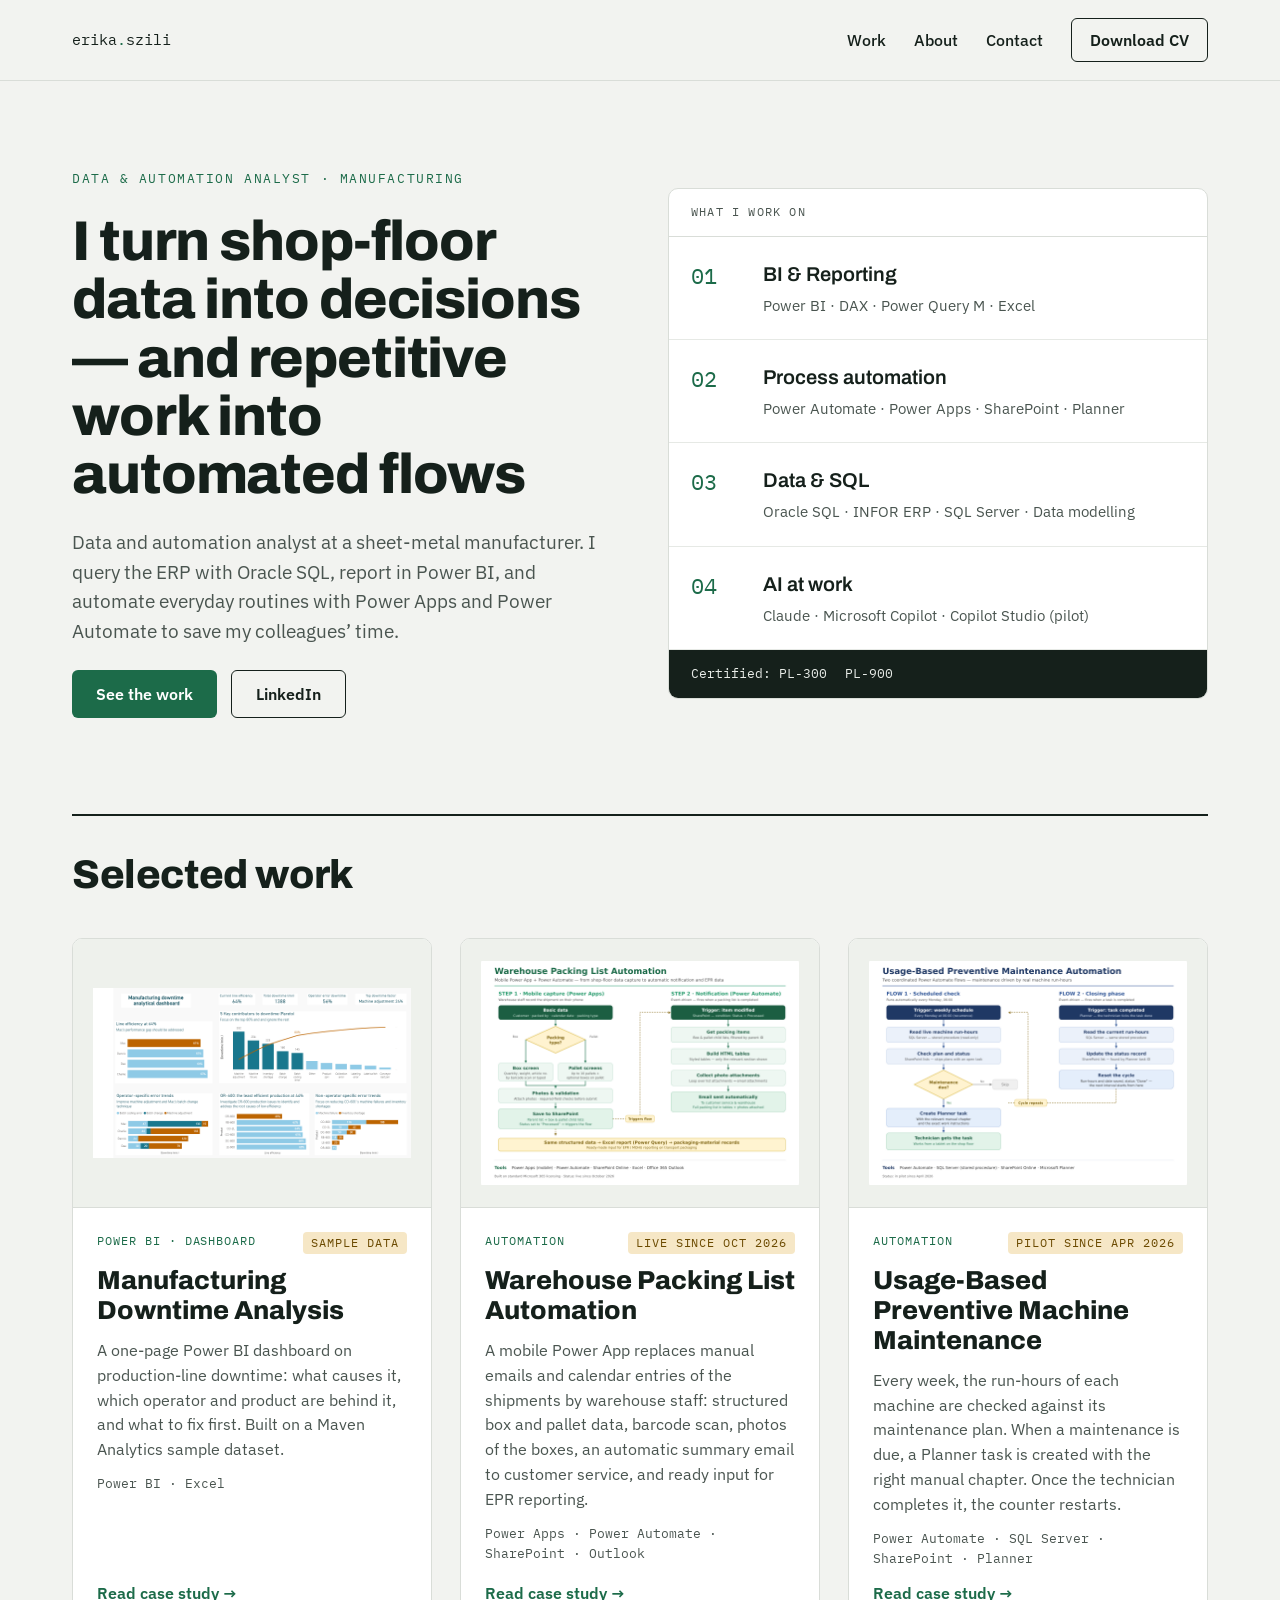
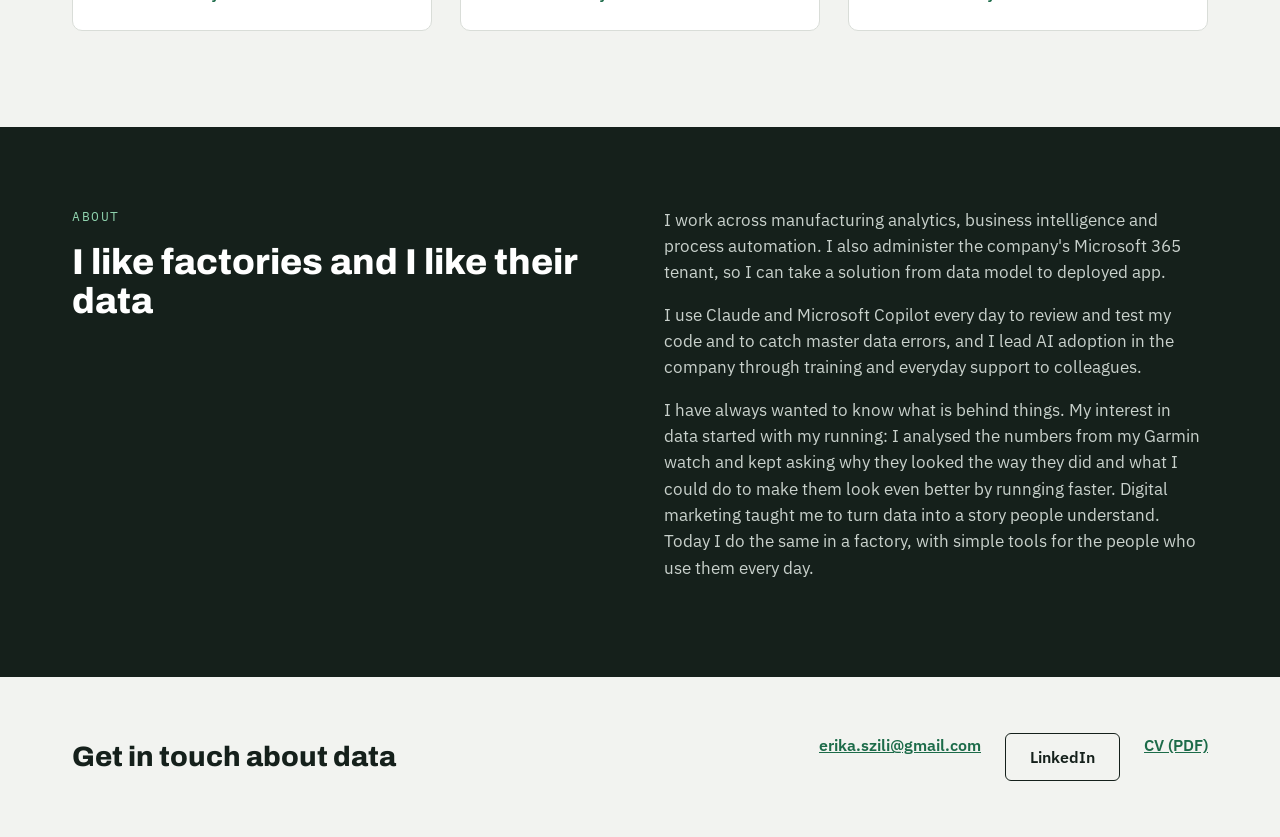
==== commit 872797a4: "Remove GitHub link from footer" ====
--- a/index.html
+++ b/index.html
@@ -111,7 +111,6 @@
 <div class="links">
 <a href="mailto:erika.szili@gmail.com">erika.szili@gmail.com</a>
 <a class="btn btn-ghost" href="https://www.linkedin.com/in/erikaszili/" target="_blank" rel="noopener">LinkedIn</a>
-<a href="https://github.com/erikasz">GitHub</a>
 <a href="Erika_Szili_CV.pdf" target="_blank" rel="noopener">CV (PDF)</a>
 </div>
 </footer>
